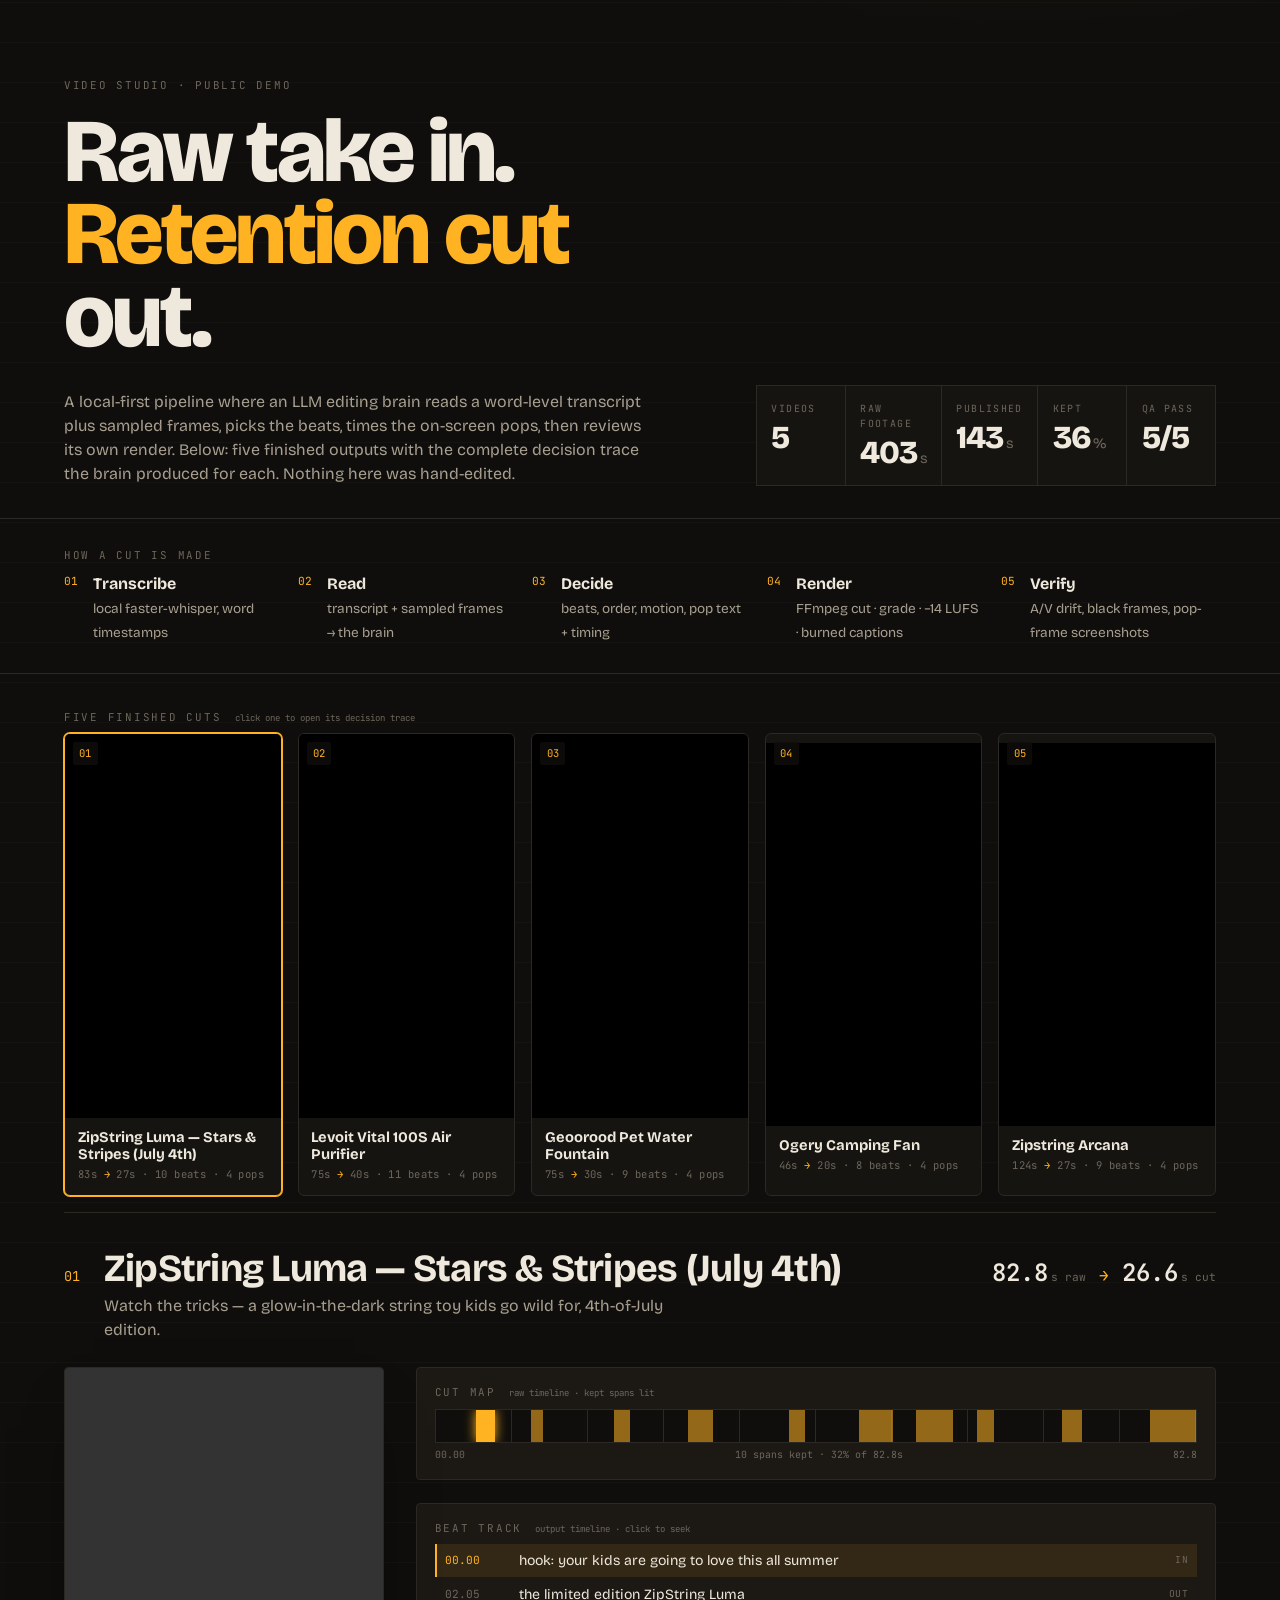
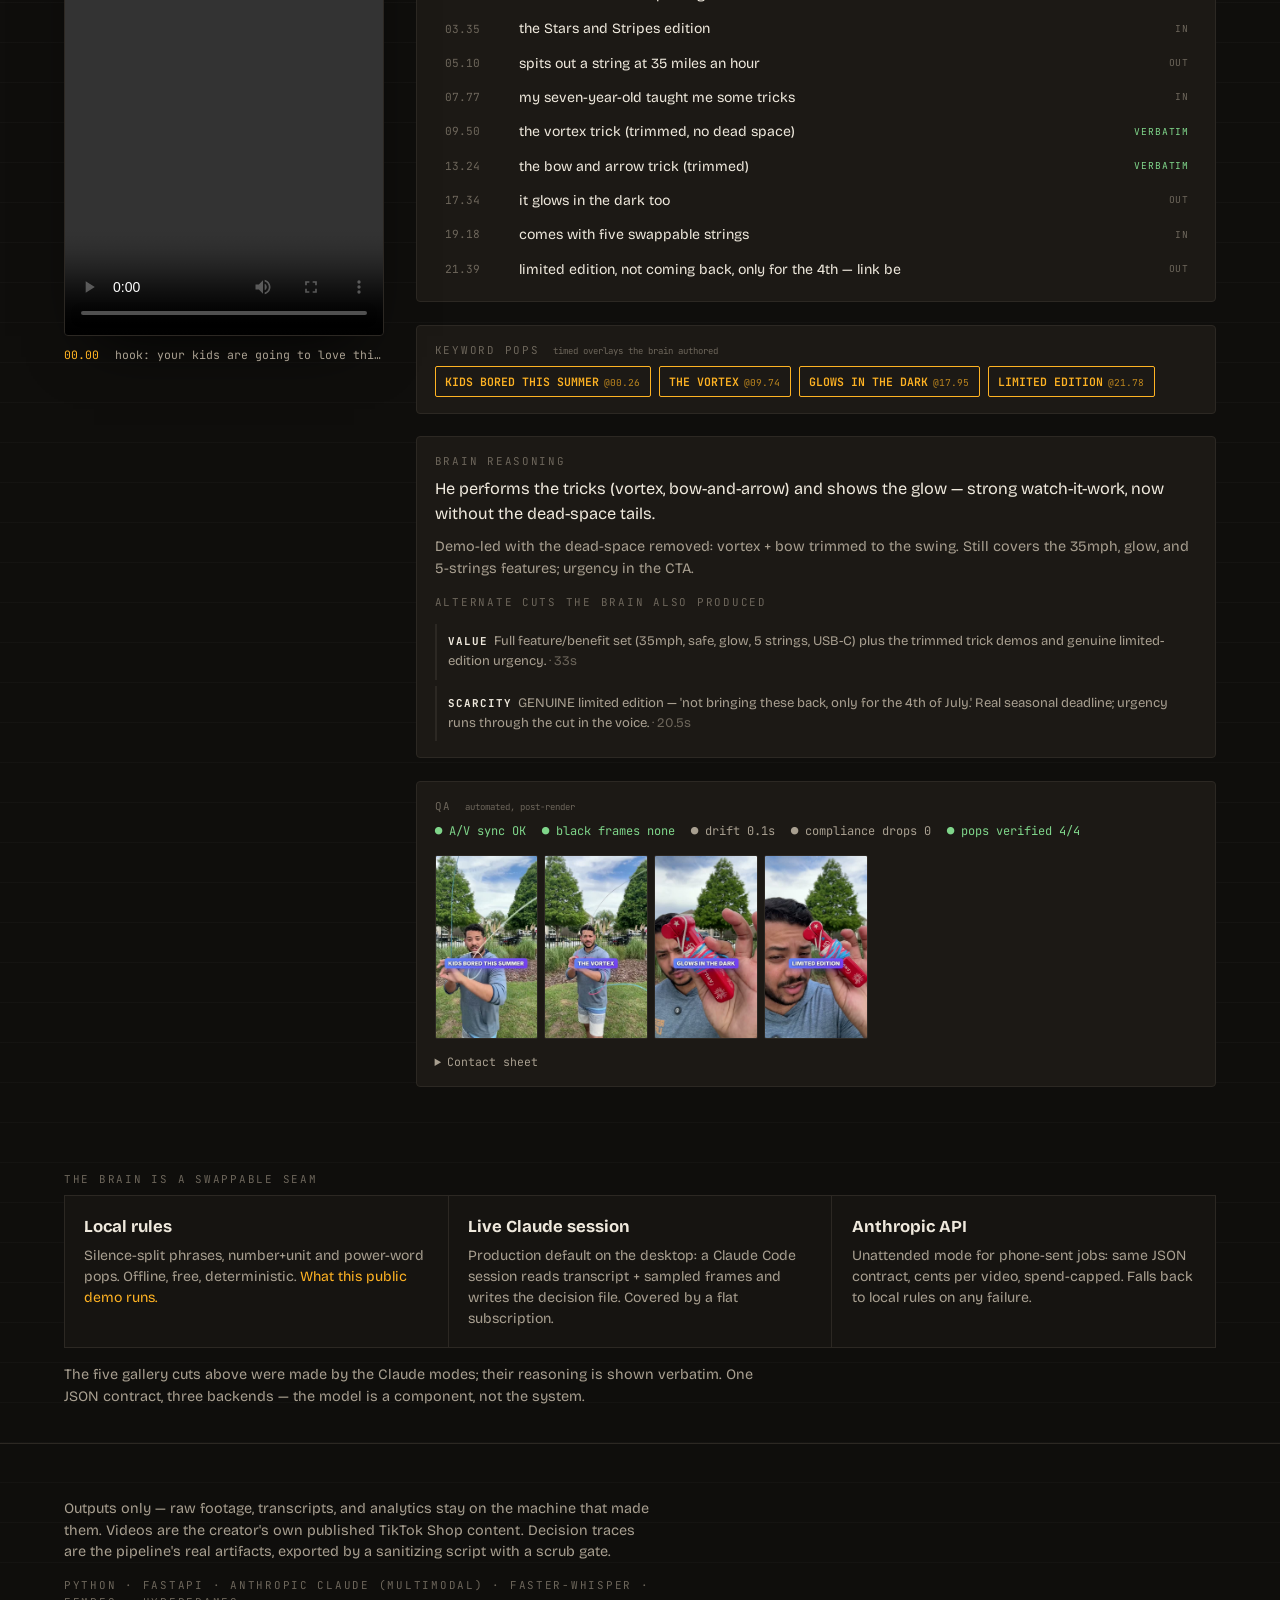
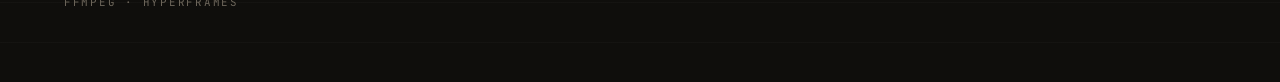
==== site/index.html @ e24f56f8 "Video Studio public demo: 5-cut gallery with decision traces + isolated try-it service (local-rules " ====
<!doctype html>
<html lang="en">
<head>
<meta charset="utf-8">
<meta name="viewport" content="width=device-width, initial-scale=1">
<meta name="referrer" content="no-referrer">
<title>Video Studio — decision traces</title>
<meta name="description" content="Five short-form videos cut by an LLM editing brain, shown with the full decision trace: beats kept, overlays placed, QA verdicts.">
<link rel="preconnect" href="https://fonts.googleapis.com">
<link href="https://fonts.googleapis.com/css2?family=Bricolage+Grotesque:opsz,wght@12..96,400;12..96,700;12..96,800&family=JetBrains+Mono:wght@400;600&display=swap" rel="stylesheet">
<link rel="stylesheet" href="style.css">
</head>
<body>

<header class="masthead">
  <div class="mast-left">
    <p class="label">Video Studio · public demo</p>
    <h1>Raw take in.<br><span class="accent">Retention cut</span> out.</h1>
    <p class="lede">A local-first pipeline where an LLM editing brain reads a word-level transcript plus sampled frames, picks the beats, times the on-screen pops, then reviews its own render. Below: five finished outputs with the complete decision trace the brain produced for each. Nothing here was hand-edited.</p>
  </div>
  <dl class="stats" id="stats">
    <div><dt>Videos</dt><dd data-stat="count">—</dd></div>
    <div><dt>Raw footage</dt><dd><span data-stat="raw">—</span><i>s</i></dd></div>
    <div><dt>Published</dt><dd><span data-stat="out">—</span><i>s</i></dd></div>
    <div><dt>Kept</dt><dd><span data-stat="kept">—</span><i>%</i></dd></div>
    <div><dt>QA pass</dt><dd data-stat="qa">—</dd></div>
  </dl>
</header>

<section class="how">
  <p class="label">How a cut is made</p>
  <ol class="flow">
    <li><b>Transcribe</b><span>local faster-whisper, word timestamps</span></li>
    <li><b>Read</b><span>transcript + sampled frames → the brain</span></li>
    <li><b>Decide</b><span>beats, order, motion, pop text + timing</span></li>
    <li><b>Render</b><span>FFmpeg cut · grade · −14 LUFS · burned captions</span></li>
    <li><b>Verify</b><span>A/V drift, black frames, pop-frame screenshots</span></li>
  </ol>
</section>

<section class="try" id="try" hidden>
  <div class="try-head">
    <p class="label">Try it live</p>
    <h2>Upload a talking take. <span class="accent">Get the cut back.</span></h2>
    <p class="try-lede">One clip, <b id="try-limits">5–60 s</b>, mp4 / mov / webm, with you speaking on camera. It runs the same stages as the five above — transcribe, decide, render, verify — and shows you the decision trace. <b>This demo's brain is the local rules engine</b> (no model call, no network); the production system swaps in a live Claude session or the Anthropic API behind the same contract. Your file is processed in memory-scale temp storage and <b>deleted <span id="try-ret">30</span> minutes</b> after it finishes. Nothing is kept, logged, or used for anything else.</p>
  </div>
  <form class="drop" id="drop">
    <input type="file" id="file" accept="video/mp4,video/quicktime,video/webm,.mp4,.mov,.webm,.m4v" hidden>
    <div class="drop-idle">
      <span class="drop-icon">▲</span>
      <span>Drop a clip here or <u>choose a file</u></span>
      <small>≤ <span id="try-mb">80</span> MB · vertical works best · brain: <span id="try-brain">—</span></small>
    </div>
    <div class="drop-busy" hidden>
      <ol class="stages">
        <li data-stage="queued">Queued</li>
        <li data-stage="normalizing">Normalize</li>
        <li data-stage="transcribing">Transcribe</li>
        <li data-stage="deciding">Decide</li>
        <li data-stage="rendering">Render</li>
        <li data-stage="verifying">Verify</li>
      </ol>
      <p class="busy-note" id="busy-note">Uploading…</p>
    </div>
    <p class="drop-err" id="drop-err" hidden></p>
  </form>
  <div id="try-result"></div>
</section>

<main class="gallery">
  <p class="label">Five finished cuts <small>click one to open its decision trace</small></p>
  <div class="grid" id="grid"></div>
  <div id="bays"></div>
</main>

<template id="bay-tpl">
  <article class="bay">
    <header class="bay-head">
      <span class="index"></span>
      <div>
        <h2 class="title"></h2>
        <p class="theme"></p>
      </div>
      <div class="bay-nums">
        <span class="num"><b class="raw"></b><i>s raw</i></span>
        <span class="arrow">→</span>
        <span class="num"><b class="out"></b><i>s cut</i></span>
      </div>
    </header>

    <div class="bay-body">
      <div class="player">
        <video playsinline preload="metadata" controls></video>
        <div class="tc"><span class="cur">00.00</span><span class="beat-now"></span></div>
      </div>

      <div class="trace">
        <section class="panel">
          <p class="label">Cut map <small>raw timeline · kept spans lit</small></p>
          <div class="cutmap"></div>
        </section>

        <section class="panel">
          <p class="label">Beat track <small>output timeline · click to seek</small></p>
          <ol class="beats"></ol>
        </section>

        <section class="panel">
          <p class="label">Keyword pops <small>timed overlays the brain authored</small></p>
          <div class="pops"></div>
        </section>

        <section class="panel reasoning">
          <p class="label">Brain reasoning</p>
          <p class="reason"></p>
          <p class="notes"></p>
          <div class="variants"></div>
        </section>

        <section class="panel">
          <p class="label">QA <small>automated, post-render</small></p>
          <ul class="qa"></ul>
          <div class="frames"></div>
          <details class="sheet">
            <summary>Contact sheet</summary>
            <img loading="lazy" alt="QA contact sheet of the finished cut">
          </details>
        </section>
      </div>
    </div>
  </article>
</template>

<section class="brains">
  <p class="label">The brain is a swappable seam</p>
  <div class="brain-grid">
    <div><b>Local rules</b><span>Silence-split phrases, number+unit and power-word pops. Offline, free, deterministic. <em>What this public demo runs.</em></span></div>
    <div><b>Live Claude session</b><span>Production default on the desktop: a Claude Code session reads transcript + sampled frames and writes the decision file. Covered by a flat subscription.</span></div>
    <div><b>Anthropic API</b><span>Unattended mode for phone-sent jobs: same JSON contract, cents per video, spend-capped. Falls back to local rules on any failure.</span></div>
  </div>
  <p class="brain-note">The five gallery cuts above were made by the Claude modes; their reasoning is shown verbatim. One JSON contract, three backends — the model is a component, not the system.</p>
</section>

<footer class="foot">
  <p>Outputs only — raw footage, transcripts, and analytics stay on the machine that made them. Videos are the creator's own published TikTok Shop content. Decision traces are the pipeline's real artifacts, exported by a sanitizing script with a scrub gate.</p>
  <p class="label">Python · FastAPI · Anthropic Claude (multimodal) · faster-whisper · FFmpeg · HyperFrames</p>
</footer>

<script src="app.js"></script>
</body>
</html>
---- site/style.css ----
:root {
  --bg: #0f0e0c;
  --bg-2: #161411;
  --panel: #1c1915;
  --line: #2c2823;
  --ink: #efe9dd;
  --ink-2: #a89f90;
  --ink-3: #6d665b;
  --accent: #ffb323;
  --accent-2: #ff6b2c;
  --ok: #7fd58a;
  --bad: #ff5c5c;
  --display: "Bricolage Grotesque", "Helvetica Neue", sans-serif;
  --mono: "JetBrains Mono", ui-monospace, Menlo, monospace;
}

* { box-sizing: border-box; }
[hidden] { display: none !important; }
html { scroll-behavior: smooth; }
body {
  margin: 0;
  background: var(--bg);
  color: var(--ink);
  font-family: var(--display);
  font-size: 16px;
  line-height: 1.5;
  -webkit-font-smoothing: antialiased;
  background-image:
    radial-gradient(1200px 600px at 80% -10%, rgba(255,179,35,.08), transparent 60%),
    repeating-linear-gradient(0deg, transparent 0 39px, rgba(255,255,255,.025) 39px 40px);
}
a { color: inherit; }
.label {
  font-family: var(--mono);
  font-size: .68rem;
  letter-spacing: .16em;
  text-transform: uppercase;
  color: var(--ink-3);
  margin: 0 0 .5rem;
}
.label small { text-transform: none; letter-spacing: 0; color: var(--ink-3); margin-left: .5em; }
.accent { color: var(--accent); }

/* masthead */
.masthead {
  display: grid;
  grid-template-columns: minmax(0, 1.4fr) minmax(0, 1fr);
  gap: 3rem;
  padding: clamp(2rem, 6vw, 5rem) clamp(1.2rem, 5vw, 4rem) 2rem;
  border-bottom: 1px solid var(--line);
  align-items: end;
}
.masthead h1 {
  font-size: clamp(2.6rem, 7vw, 6rem);
  line-height: .92;
  font-weight: 800;
  letter-spacing: -.03em;
  margin: .2em 0 .35em;
  animation: rise .7s cubic-bezier(.2,.8,.2,1) both;
}
.lede { color: var(--ink-2); max-width: 58ch; margin: 0; animation: rise .7s .12s cubic-bezier(.2,.8,.2,1) both; }
.stats {
  display: grid;
  grid-template-columns: repeat(5, 1fr);
  gap: 1px;
  background: var(--line);
  border: 1px solid var(--line);
  margin: 0;
  animation: rise .7s .24s cubic-bezier(.2,.8,.2,1) both;
}
.stats div { background: var(--bg-2); padding: 1rem .9rem; }
.stats dt { font-family: var(--mono); font-size: .62rem; letter-spacing: .14em; text-transform: uppercase; color: var(--ink-3); }
.stats dd { margin: .3rem 0 0; font-size: 2rem; font-weight: 800; letter-spacing: -.03em; line-height: 1; }
.stats dd i { font-style: normal; font-size: .9rem; color: var(--ink-3); margin-left: .15em; font-weight: 400; }

/* how */
.how { padding: 1.8rem clamp(1.2rem, 5vw, 4rem); border-bottom: 1px solid var(--line); }
.flow {
  list-style: none; margin: 0; padding: 0;
  display: grid; grid-template-columns: repeat(auto-fit, minmax(150px, 1fr)); gap: 1.2rem;
  counter-reset: step;
}
.flow li { position: relative; padding-left: 1.8rem; }
.flow li::before {
  counter-increment: step; content: counter(step, decimal-leading-zero);
  position: absolute; left: 0; top: .1rem;
  font-family: var(--mono); font-size: .7rem; color: var(--accent);
}
.flow b { display: block; font-weight: 700; }
.flow span { color: var(--ink-2); font-size: .85rem; }

/* bays */
#bays { display: flex; flex-direction: column; }
.bay { border-bottom: 1px solid var(--line); padding: 2.2rem clamp(1.2rem, 5vw, 4rem) 3rem; }
.bay-head {
  display: grid; grid-template-columns: auto 1fr auto; gap: 1.5rem; align-items: baseline;
  margin-bottom: 1.6rem;
}
.bay-head .index { font-family: var(--mono); color: var(--accent); font-size: .85rem; }
.bay-head h2 { margin: 0; font-size: clamp(1.5rem, 3vw, 2.4rem); font-weight: 700; letter-spacing: -.02em; line-height: 1.05; }
.bay-head .theme { margin: .3rem 0 0; color: var(--ink-2); max-width: 60ch; }
.bay-nums { display: flex; gap: .8rem; align-items: baseline; font-family: var(--mono); white-space: nowrap; }
.bay-nums .num b { font-size: 1.5rem; font-weight: 600; }
.bay-nums .num i { font-style: normal; color: var(--ink-3); font-size: .7rem; margin-left: .3em; }
.bay-nums .arrow { color: var(--accent); }

.bay-body { display: grid; grid-template-columns: minmax(240px, 320px) 1fr; gap: 2rem; align-items: start; }
.player { position: sticky; top: 1rem; }
.player video {
  width: 100%; aspect-ratio: 9/16; background: #000; display: block;
  border: 1px solid var(--line); border-radius: 4px;
  box-shadow: 0 30px 60px -30px rgba(0,0,0,.9);
}
.tc {
  display: flex; justify-content: space-between; gap: 1rem;
  font-family: var(--mono); font-size: .72rem; color: var(--ink-2); margin-top: .6rem;
}
.tc .cur { color: var(--accent); }
.tc .beat-now { color: var(--ink-2); text-align: right; overflow: hidden; text-overflow: ellipsis; white-space: nowrap; }

.trace { display: flex; flex-direction: column; gap: 1.4rem; min-width: 0; }
.panel { background: var(--panel); border: 1px solid var(--line); padding: 1rem 1.1rem; border-radius: 4px; }

/* cut map */
.cutmap { position: relative; height: 34px; background: var(--bg); border: 1px solid var(--line); overflow: hidden; }
.cutmap .keep {
  position: absolute; top: 0; bottom: 0; background: var(--accent); opacity: .55;
  transition: opacity .2s;
}
.cutmap .keep.live { opacity: 1; box-shadow: 0 0 12px var(--accent); }
.cutmap .ticks { position: absolute; inset: 0; pointer-events: none;
  background: repeating-linear-gradient(90deg, transparent 0 calc(10% - 1px), var(--line) calc(10% - 1px) 10%); }
.cutmap-legend { display: flex; justify-content: space-between; font-family: var(--mono); font-size: .62rem; color: var(--ink-3); margin-top: .35rem; }

/* beats */
.beats { list-style: none; margin: 0; padding: 0; display: flex; flex-direction: column; gap: 2px; }
.beats li {
  display: grid; grid-template-columns: 62px 1fr auto; gap: .8rem; align-items: center;
  padding: .35rem .5rem; cursor: pointer; border-left: 2px solid transparent;
  font-size: .88rem; transition: background .15s, border-color .15s;
}
.beats li:hover { background: rgba(255,255,255,.03); }
.beats li.live { background: rgba(255,179,35,.1); border-left-color: var(--accent); }
.beats li .t { font-family: var(--mono); font-size: .7rem; color: var(--ink-3); }
.beats li.live .t { color: var(--accent); }
.beats li .tag { font-family: var(--mono); font-size: .6rem; letter-spacing: .1em; text-transform: uppercase; color: var(--ink-3); }
.beats li .tag.verbatim { color: var(--ok); }

/* pops */
.pops { display: flex; flex-wrap: wrap; gap: .5rem; }
.pop {
  font-family: var(--mono); font-size: .72rem; font-weight: 600;
  padding: .35rem .6rem; border: 1px solid var(--accent); color: var(--accent);
  border-radius: 2px; cursor: pointer; transition: background .15s, color .15s;
}
.pop small { font-weight: 400; opacity: .7; margin-left: .5em; }
.pop.live, .pop:hover { background: var(--accent); color: #1a1204; }

/* reasoning */
.reasoning .reason { margin: 0 0 .6rem; font-size: 1.02rem; }
.reasoning .notes { margin: 0; color: var(--ink-2); font-size: .9rem; }
.variants { margin-top: .9rem; display: grid; gap: .4rem; }
.variants div { font-size: .82rem; color: var(--ink-2); padding: .5rem .7rem; border-left: 2px solid var(--line); }
.variants b { color: var(--ink); font-family: var(--mono); font-size: .68rem; letter-spacing: .1em; text-transform: uppercase; margin-right: .5em; }

/* qa */
.qa { list-style: none; margin: 0 0 .9rem; padding: 0; display: flex; flex-wrap: wrap; gap: 1rem; font-family: var(--mono); font-size: .75rem; }
.qa li::before { content: "● "; }
.qa li.ok { color: var(--ok); }
.qa li.bad { color: var(--bad); }
.qa li.neutral { color: var(--ink-2); }
.frames { display: grid; grid-template-columns: repeat(auto-fill, minmax(90px, 1fr)); gap: .4rem; }
.frames img { width: 100%; aspect-ratio: 9/16; object-fit: cover; border: 1px solid var(--line); border-radius: 2px; }
.sheet { margin-top: .9rem; }
.sheet summary { cursor: pointer; font-family: var(--mono); font-size: .72rem; color: var(--ink-2); }
.sheet img { width: 100%; margin-top: .6rem; border: 1px solid var(--line); }

.foot { padding: 2.5rem clamp(1.2rem, 5vw, 4rem) 4rem; color: var(--ink-2); max-width: 80ch; font-size: .9rem; }

@keyframes rise { from { opacity: 0; transform: translateY(14px); } to { opacity: 1; transform: none; } }
.bay { animation: rise .6s cubic-bezier(.2,.8,.2,1) both; }

@media (max-width: 820px) {
  .masthead { grid-template-columns: 1fr; }
  .bay-head { grid-template-columns: auto 1fr; }
  .bay-nums { grid-column: 2; }
  .bay-body { grid-template-columns: 1fr; }
  .player { position: static; max-width: 320px; }
  .stats { grid-template-columns: repeat(3, 1fr); }
}

/* try it */
.try { padding: 2.2rem clamp(1.2rem, 5vw, 4rem) 2.6rem; border-bottom: 1px solid var(--line);
  background: linear-gradient(180deg, rgba(255,179,35,.05), transparent 70%); }
.try-head h2 { font-size: clamp(1.7rem, 3.6vw, 2.8rem); font-weight: 800; letter-spacing: -.03em; line-height: 1; margin: .1em 0 .5em; }
.try-lede { color: var(--ink-2); max-width: 70ch; margin: 0 0 1.4rem; }
.try-lede b { color: var(--ink); font-weight: 700; }
.drop {
  position: relative; border: 1px dashed var(--accent); border-radius: 6px; padding: 2.2rem 1.5rem;
  text-align: center; cursor: pointer; transition: background .15s, border-color .15s; max-width: 860px;
}
.drop:hover, .drop.over { background: rgba(255,179,35,.07); border-style: solid; }
.drop.busy { cursor: default; border-style: solid; }
.drop-idle { display: flex; flex-direction: column; gap: .4rem; align-items: center; }
.drop-icon { font-size: 1.4rem; color: var(--accent); transform: translateY(-2px); }
.drop-idle small { font-family: var(--mono); font-size: .68rem; color: var(--ink-3); letter-spacing: .06em; }
.stages { list-style: none; margin: 0 0 .8rem; padding: 0; display: flex; flex-wrap: wrap; justify-content: center; gap: .4rem; }
.stages li { font-family: var(--mono); font-size: .68rem; letter-spacing: .1em; text-transform: uppercase;
  padding: .35rem .7rem; border: 1px solid var(--line); color: var(--ink-3); border-radius: 2px; }
.stages li.done { color: var(--ok); border-color: var(--ok); }
.stages li.live { color: var(--accent); border-color: var(--accent); animation: pulse 1.2s ease-in-out infinite; }
@keyframes pulse { 50% { background: rgba(255,179,35,.15); } }
.busy-note { margin: 0; color: var(--ink-2); font-size: .9rem; }
.drop-err { margin: 1rem 0 0; color: var(--bad); font-family: var(--mono); font-size: .8rem; }
#try-result .bay { padding-left: 0; padding-right: 0; border-bottom: 0; margin-top: 1.6rem; }
#try-result .bay-head .index { color: var(--ok); }
.expiry { font-family: var(--mono); font-size: .7rem; color: var(--ink-3); margin: .6rem 0 0; }

/* brains */
.brains { padding: 2.2rem clamp(1.2rem, 5vw, 4rem); border-bottom: 1px solid var(--line); }
.brain-grid { display: grid; grid-template-columns: repeat(auto-fit, minmax(240px, 1fr)); gap: 1px; background: var(--line); border: 1px solid var(--line); }
.brain-grid div { background: var(--bg-2); padding: 1.1rem 1.2rem; display: flex; flex-direction: column; gap: .4rem; }
.brain-grid b { font-weight: 700; font-size: 1.05rem; }
.brain-grid span { color: var(--ink-2); font-size: .88rem; }
.brain-grid em { color: var(--accent); font-style: normal; }
.brain-note { color: var(--ink-2); font-size: .9rem; max-width: 80ch; margin: 1rem 0 0; }

/* gallery grid */
.gallery { padding: 2.2rem clamp(1.2rem, 5vw, 4rem) 0; }
.grid { display: grid; grid-template-columns: repeat(auto-fill, minmax(180px, 1fr)); gap: 1rem; margin-bottom: 1rem; }
.card { position: relative; cursor: pointer; border: 1px solid var(--line); border-radius: 6px; overflow: hidden;
  background: var(--bg-2); transition: transform .2s, border-color .2s; text-align: left; padding: 0; color: inherit; font: inherit; }
.card:hover { transform: translateY(-3px); border-color: var(--accent); }
.card.open { border-color: var(--accent); box-shadow: 0 0 0 1px var(--accent); }
.card video { width: 100%; aspect-ratio: 9/16; object-fit: cover; display: block; background: #000; pointer-events: none; }
.card .meta { padding: .7rem .8rem .8rem; display: flex; flex-direction: column; gap: .25rem; }
.card .meta b { font-size: .92rem; line-height: 1.15; font-weight: 700; }
.card .meta span { font-family: var(--mono); font-size: .66rem; color: var(--ink-3); letter-spacing: .04em; }
.card .meta span i { color: var(--accent); font-style: normal; }
.card .idx { position: absolute; top: .5rem; left: .5rem; font-family: var(--mono); font-size: .66rem; color: var(--accent);
  background: rgba(15,14,12,.8); padding: .2rem .4rem; border-radius: 2px; }
.card .play { position: absolute; top: 38%; left: 50%; transform: translate(-50%,-50%); width: 44px; height: 44px; border-radius: 50%;
  background: rgba(255,179,35,.92); color: #1a1204; display: grid; place-items: center; font-size: .9rem; opacity: 0; transition: opacity .2s; }
.card:hover .play { opacity: 1; }
#bays .bay { padding-left: 0; padding-right: 0; border-top: 1px solid var(--line); border-bottom: 0; }
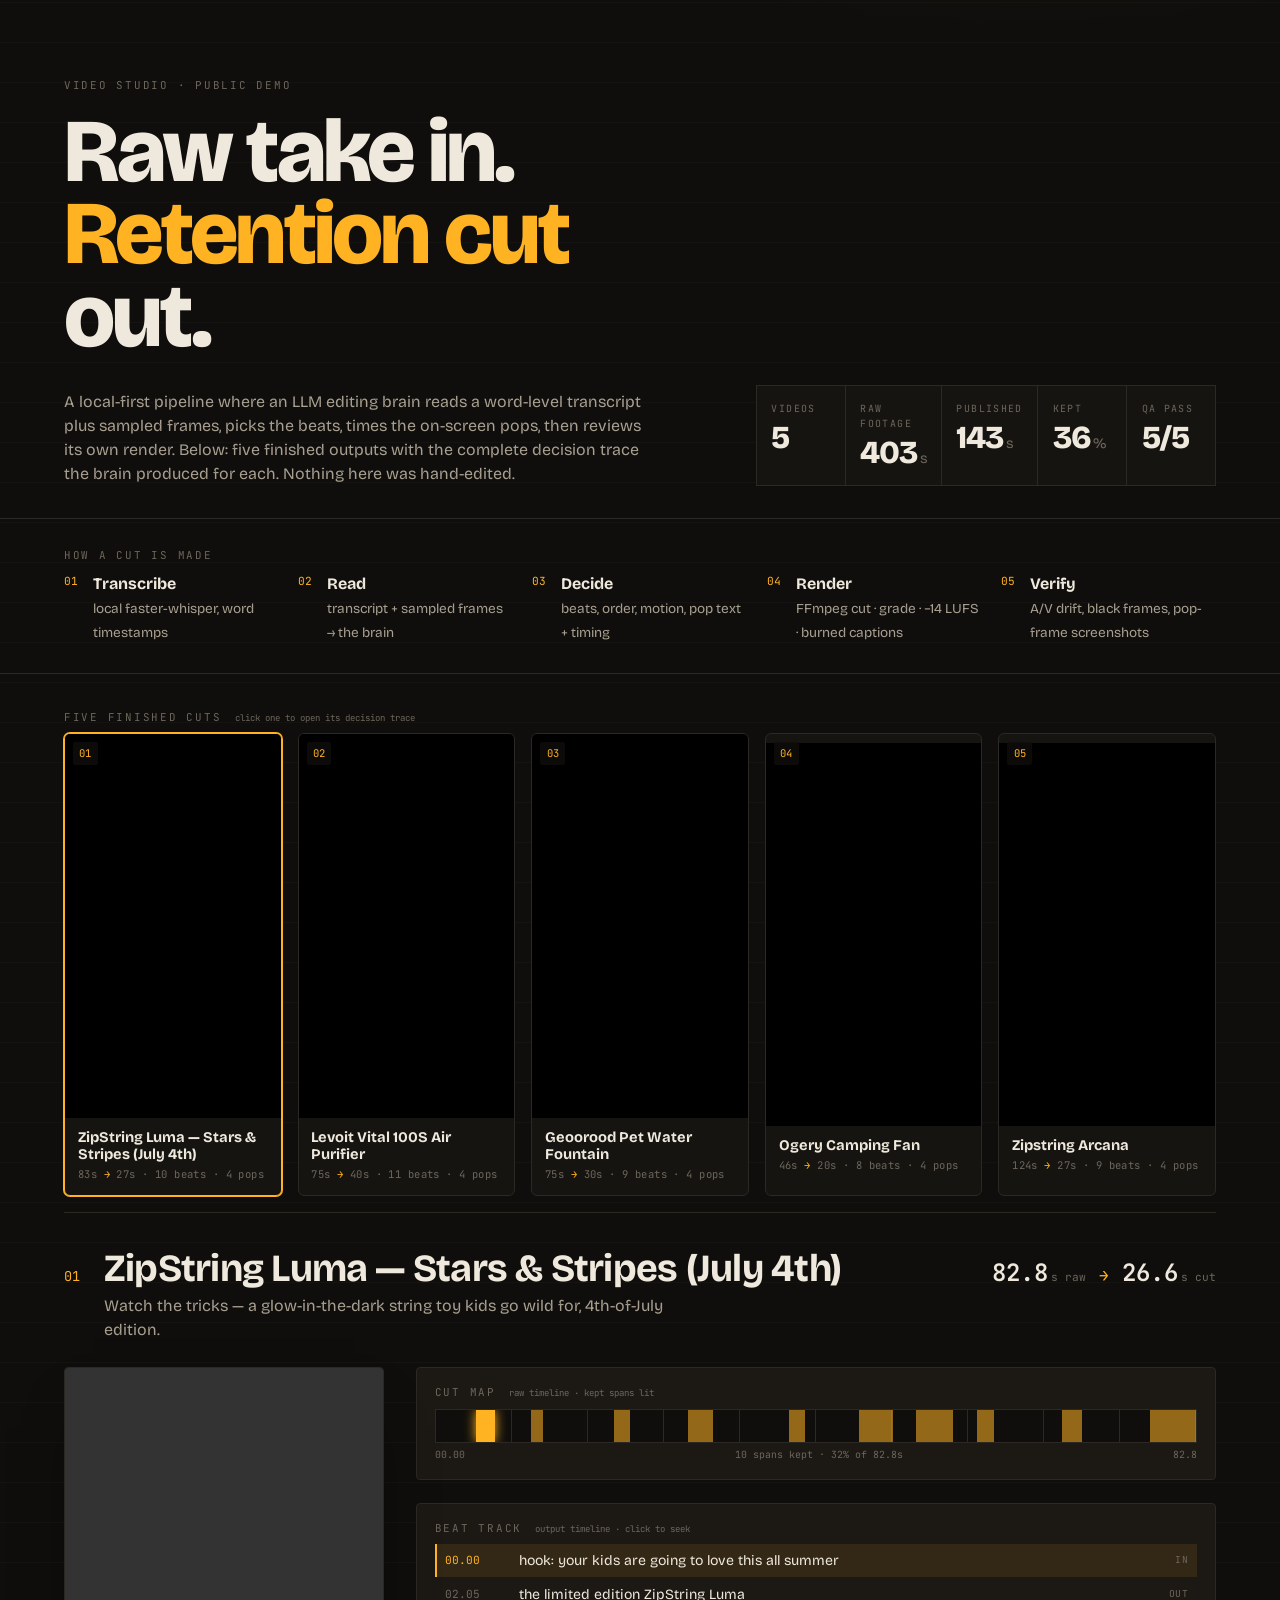
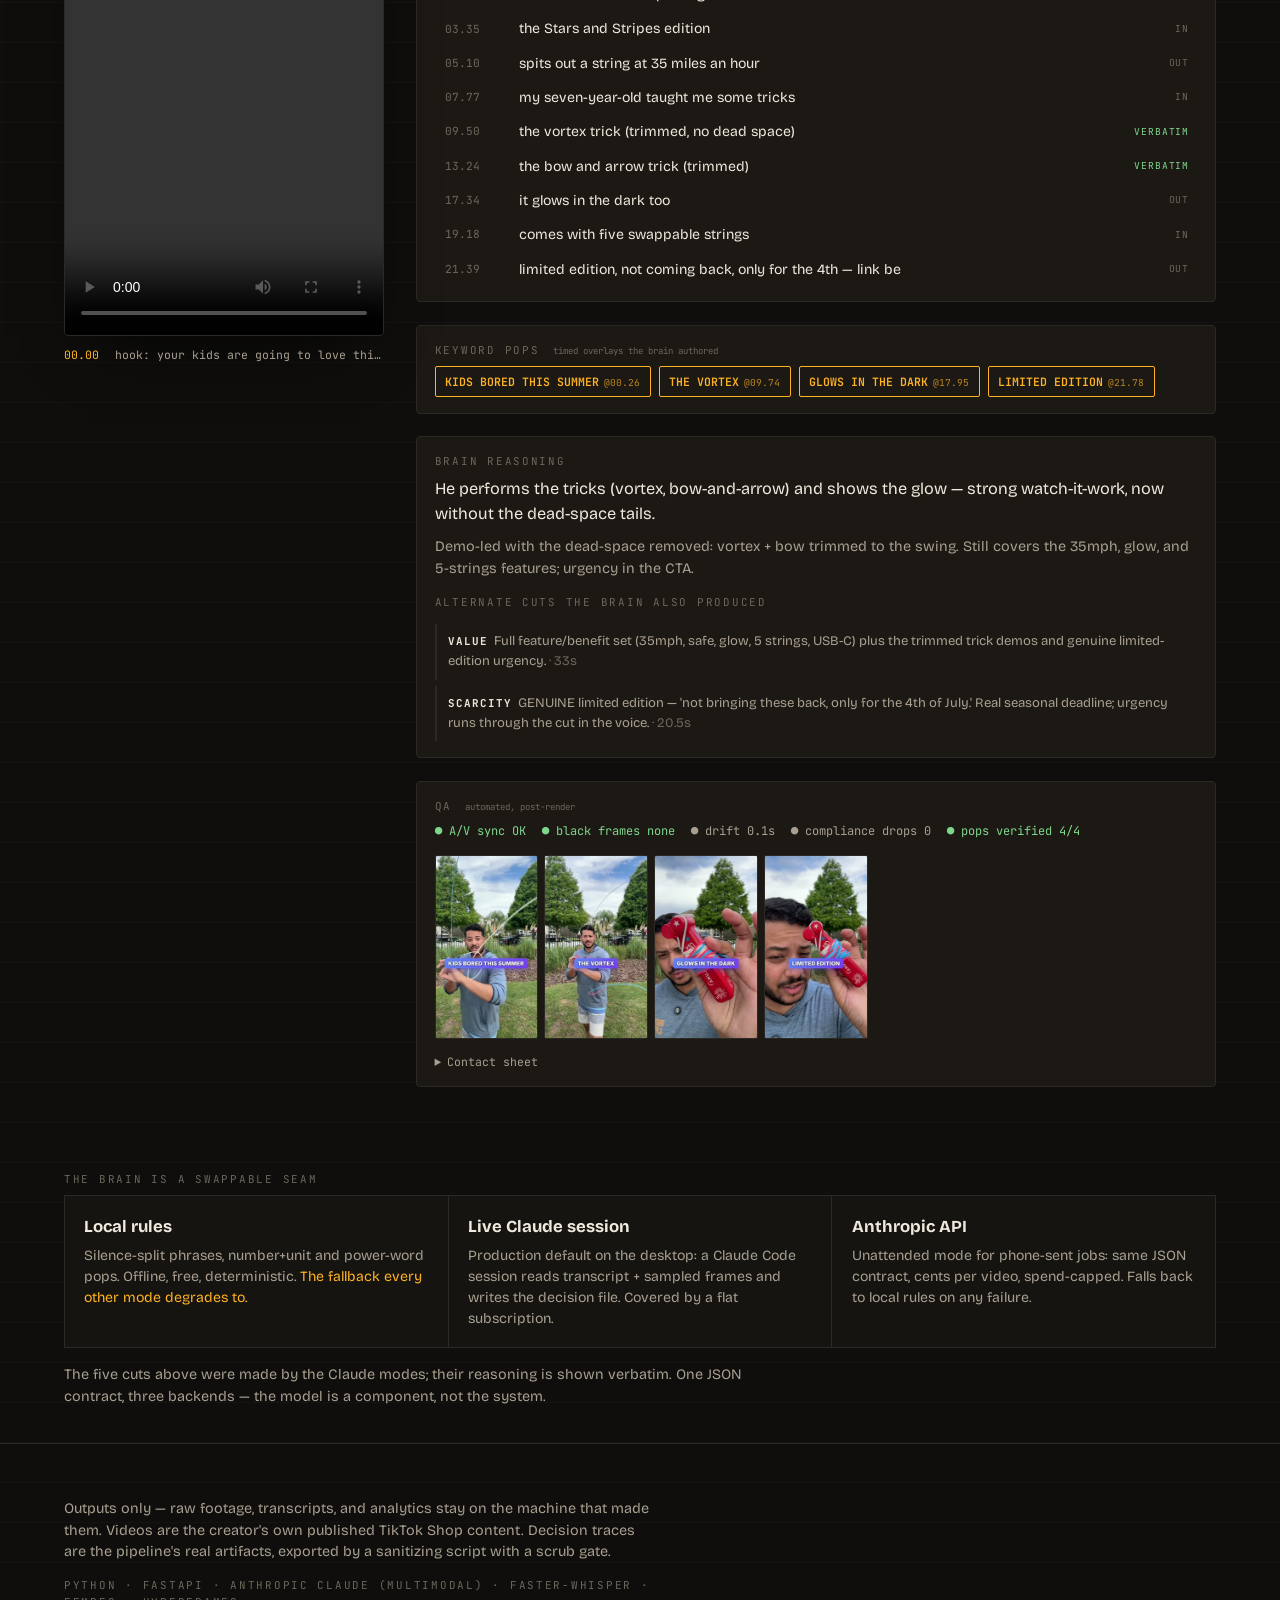
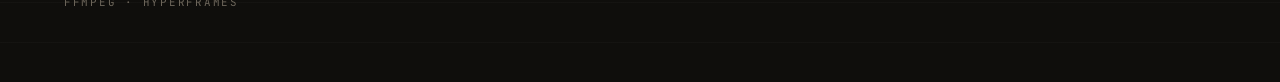
==== commit dc7437d3: "Scrap the upload path: gallery-only by decision (privacy posture over demo); service + deploy bundle" ====
--- a/site/index.html
+++ b/site/index.html
@@ -36,35 +36,6 @@
     <li><b>Render</b><span>FFmpeg cut · grade · −14 LUFS · burned captions</span></li>
     <li><b>Verify</b><span>A/V drift, black frames, pop-frame screenshots</span></li>
   </ol>
-</section>
-
-<section class="try" id="try" hidden>
-  <div class="try-head">
-    <p class="label">Try it live</p>
-    <h2>Upload a talking take. <span class="accent">Get the cut back.</span></h2>
-    <p class="try-lede">One clip, <b id="try-limits">5–60 s</b>, mp4 / mov / webm, with you speaking on camera. It runs the same stages as the five above — transcribe, decide, render, verify — and shows you the decision trace. <b>This demo's brain is the local rules engine</b> (no model call, no network); the production system swaps in a live Claude session or the Anthropic API behind the same contract. Your file is processed in memory-scale temp storage and <b>deleted <span id="try-ret">30</span> minutes</b> after it finishes. Nothing is kept, logged, or used for anything else.</p>
-  </div>
-  <form class="drop" id="drop">
-    <input type="file" id="file" accept="video/mp4,video/quicktime,video/webm,.mp4,.mov,.webm,.m4v" hidden>
-    <div class="drop-idle">
-      <span class="drop-icon">▲</span>
-      <span>Drop a clip here or <u>choose a file</u></span>
-      <small>≤ <span id="try-mb">80</span> MB · vertical works best · brain: <span id="try-brain">—</span></small>
-    </div>
-    <div class="drop-busy" hidden>
-      <ol class="stages">
-        <li data-stage="queued">Queued</li>
-        <li data-stage="normalizing">Normalize</li>
-        <li data-stage="transcribing">Transcribe</li>
-        <li data-stage="deciding">Decide</li>
-        <li data-stage="rendering">Render</li>
-        <li data-stage="verifying">Verify</li>
-      </ol>
-      <p class="busy-note" id="busy-note">Uploading…</p>
-    </div>
-    <p class="drop-err" id="drop-err" hidden></p>
-  </form>
-  <div id="try-result"></div>
 </section>
 
 <main class="gallery">
@@ -134,11 +105,11 @@
 <section class="brains">
   <p class="label">The brain is a swappable seam</p>
   <div class="brain-grid">
-    <div><b>Local rules</b><span>Silence-split phrases, number+unit and power-word pops. Offline, free, deterministic. <em>What this public demo runs.</em></span></div>
+    <div><b>Local rules</b><span>Silence-split phrases, number+unit and power-word pops. Offline, free, deterministic. <em>The fallback every other mode degrades to.</em></span></div>
     <div><b>Live Claude session</b><span>Production default on the desktop: a Claude Code session reads transcript + sampled frames and writes the decision file. Covered by a flat subscription.</span></div>
     <div><b>Anthropic API</b><span>Unattended mode for phone-sent jobs: same JSON contract, cents per video, spend-capped. Falls back to local rules on any failure.</span></div>
   </div>
-  <p class="brain-note">The five gallery cuts above were made by the Claude modes; their reasoning is shown verbatim. One JSON contract, three backends — the model is a component, not the system.</p>
+  <p class="brain-note">The five cuts above were made by the Claude modes; their reasoning is shown verbatim. One JSON contract, three backends — the model is a component, not the system.</p>
 </section>
 
 <footer class="foot">
--- a/site/style.css
+++ b/site/style.css
@@ -189,32 +189,6 @@
   .stats { grid-template-columns: repeat(3, 1fr); }
 }
 
-/* try it */
-.try { padding: 2.2rem clamp(1.2rem, 5vw, 4rem) 2.6rem; border-bottom: 1px solid var(--line);
-  background: linear-gradient(180deg, rgba(255,179,35,.05), transparent 70%); }
-.try-head h2 { font-size: clamp(1.7rem, 3.6vw, 2.8rem); font-weight: 800; letter-spacing: -.03em; line-height: 1; margin: .1em 0 .5em; }
-.try-lede { color: var(--ink-2); max-width: 70ch; margin: 0 0 1.4rem; }
-.try-lede b { color: var(--ink); font-weight: 700; }
-.drop {
-  position: relative; border: 1px dashed var(--accent); border-radius: 6px; padding: 2.2rem 1.5rem;
-  text-align: center; cursor: pointer; transition: background .15s, border-color .15s; max-width: 860px;
-}
-.drop:hover, .drop.over { background: rgba(255,179,35,.07); border-style: solid; }
-.drop.busy { cursor: default; border-style: solid; }
-.drop-idle { display: flex; flex-direction: column; gap: .4rem; align-items: center; }
-.drop-icon { font-size: 1.4rem; color: var(--accent); transform: translateY(-2px); }
-.drop-idle small { font-family: var(--mono); font-size: .68rem; color: var(--ink-3); letter-spacing: .06em; }
-.stages { list-style: none; margin: 0 0 .8rem; padding: 0; display: flex; flex-wrap: wrap; justify-content: center; gap: .4rem; }
-.stages li { font-family: var(--mono); font-size: .68rem; letter-spacing: .1em; text-transform: uppercase;
-  padding: .35rem .7rem; border: 1px solid var(--line); color: var(--ink-3); border-radius: 2px; }
-.stages li.done { color: var(--ok); border-color: var(--ok); }
-.stages li.live { color: var(--accent); border-color: var(--accent); animation: pulse 1.2s ease-in-out infinite; }
-@keyframes pulse { 50% { background: rgba(255,179,35,.15); } }
-.busy-note { margin: 0; color: var(--ink-2); font-size: .9rem; }
-.drop-err { margin: 1rem 0 0; color: var(--bad); font-family: var(--mono); font-size: .8rem; }
-#try-result .bay { padding-left: 0; padding-right: 0; border-bottom: 0; margin-top: 1.6rem; }
-#try-result .bay-head .index { color: var(--ok); }
-.expiry { font-family: var(--mono); font-size: .7rem; color: var(--ink-3); margin: .6rem 0 0; }
 
 /* brains */
 .brains { padding: 2.2rem clamp(1.2rem, 5vw, 4rem); border-bottom: 1px solid var(--line); }
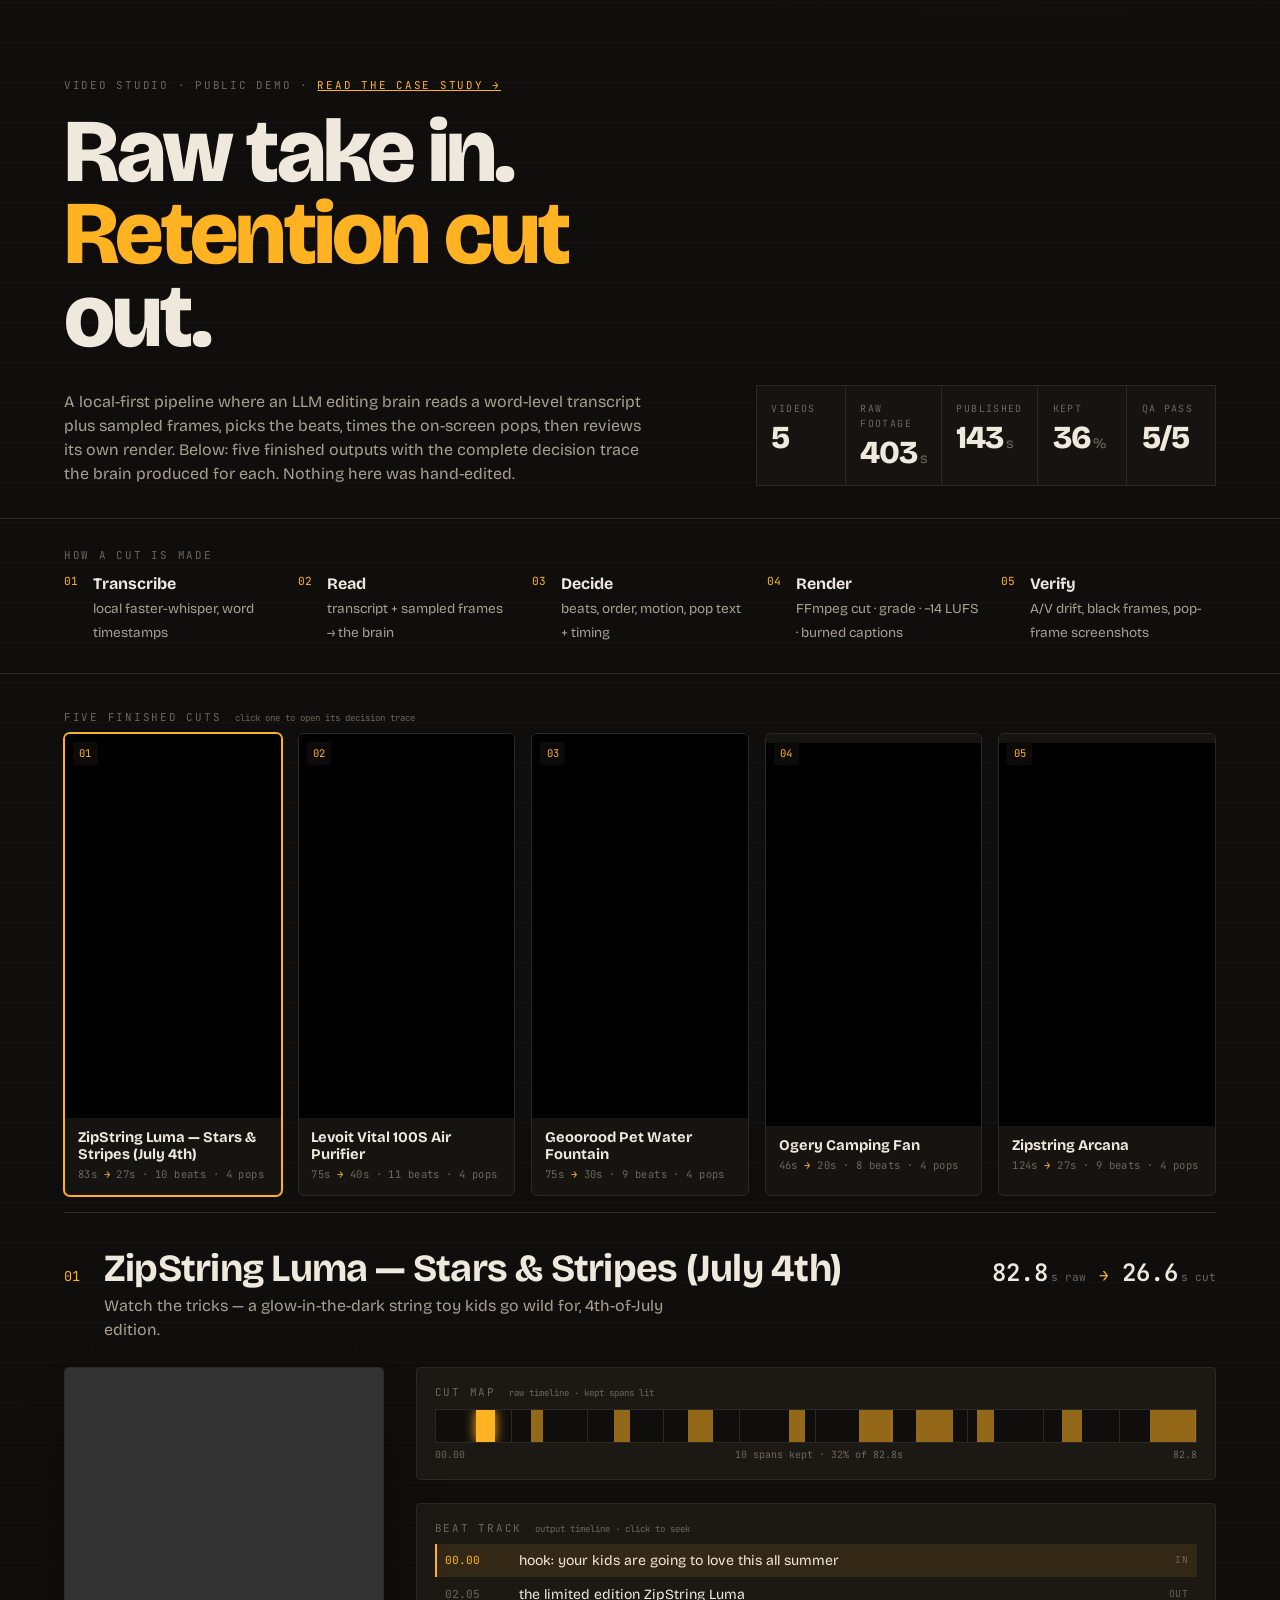
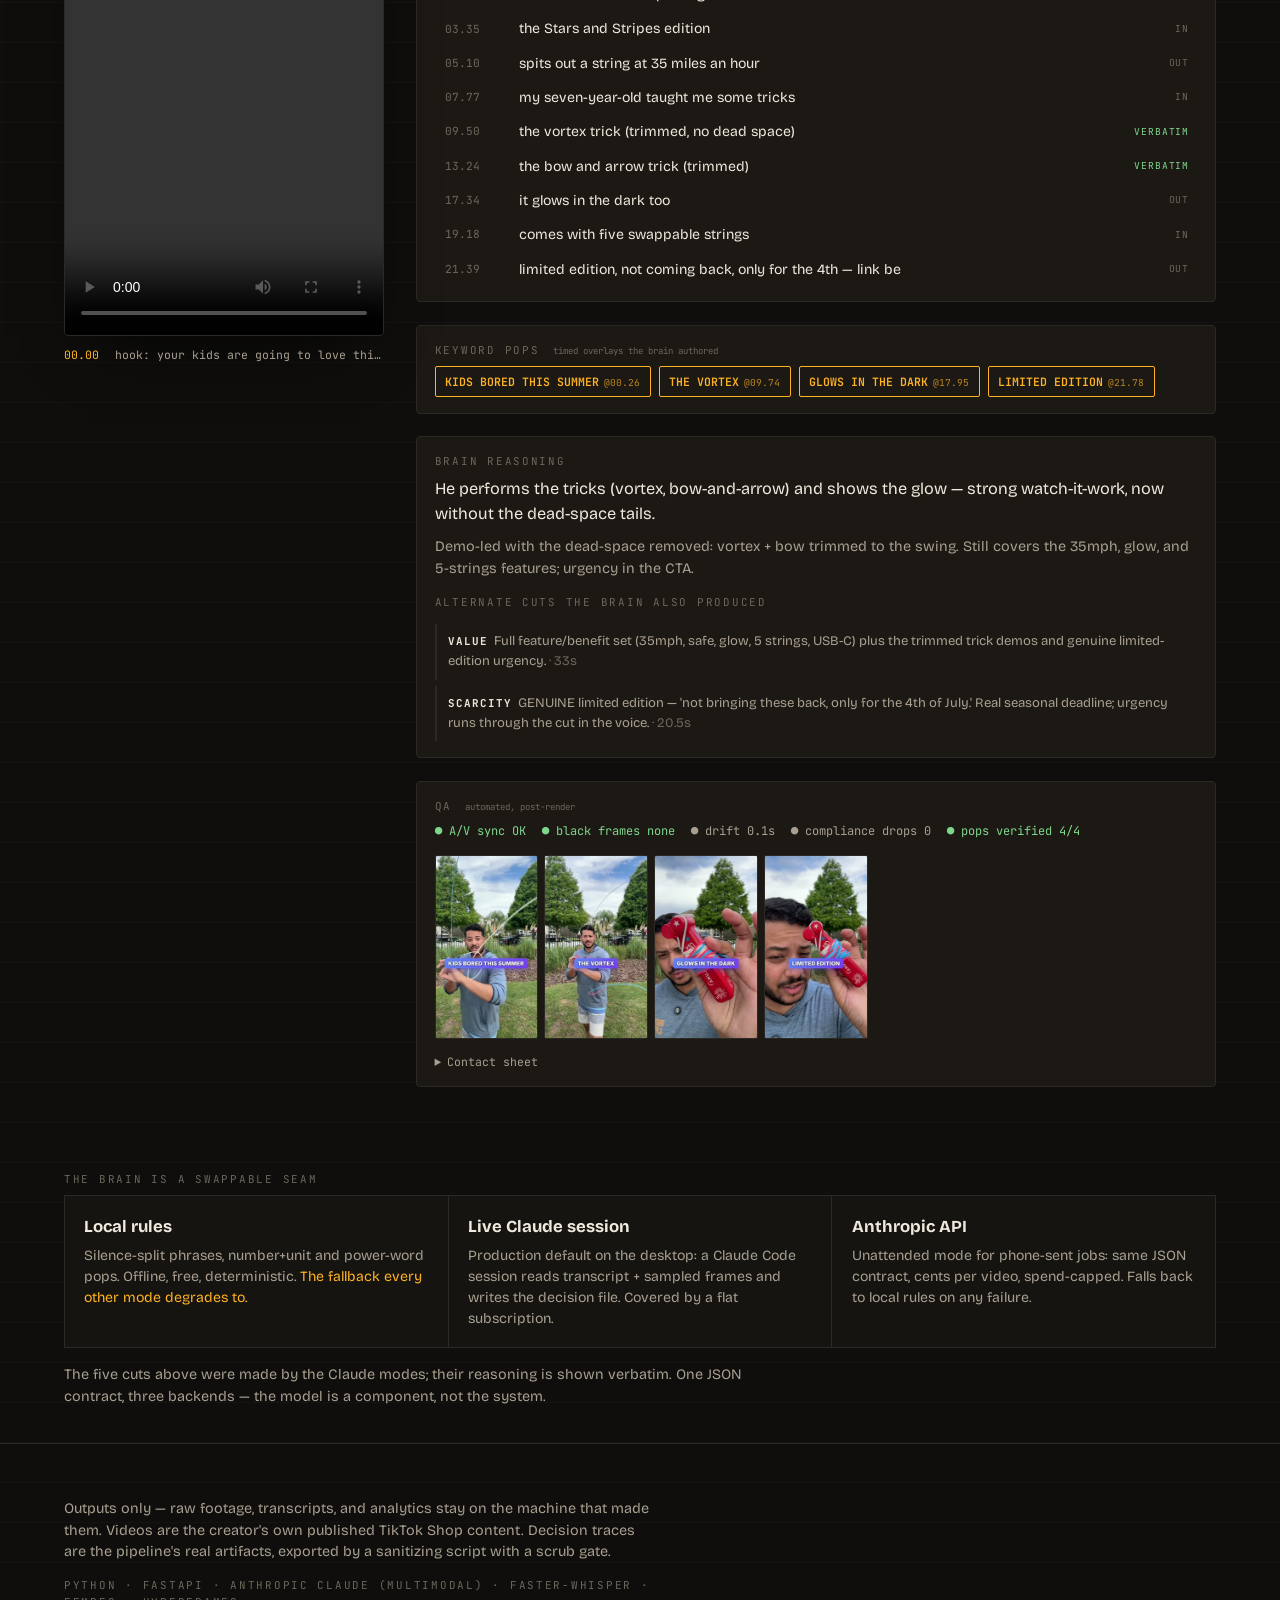
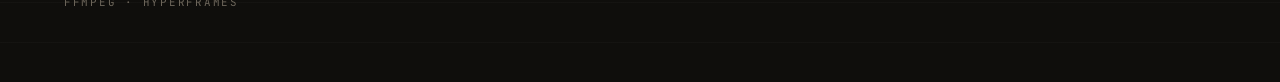
==== commit e8df0a98: "Case study lives on the demo site: CASE-STUDY.md -> case-study.html (dark theme, zero-dep renderer)," ====
--- a/site/index.html
+++ b/site/index.html
@@ -14,7 +14,7 @@
 
 <header class="masthead">
   <div class="mast-left">
-    <p class="label">Video Studio · public demo</p>
+    <p class="label">Video Studio · public demo · <a href="case-study.html" style="color:var(--accent)">read the case study →</a></p>
     <h1>Raw take in.<br><span class="accent">Retention cut</span> out.</h1>
     <p class="lede">A local-first pipeline where an LLM editing brain reads a word-level transcript plus sampled frames, picks the beats, times the on-screen pops, then reviews its own render. Below: five finished outputs with the complete decision trace the brain produced for each. Nothing here was hand-edited.</p>
   </div>
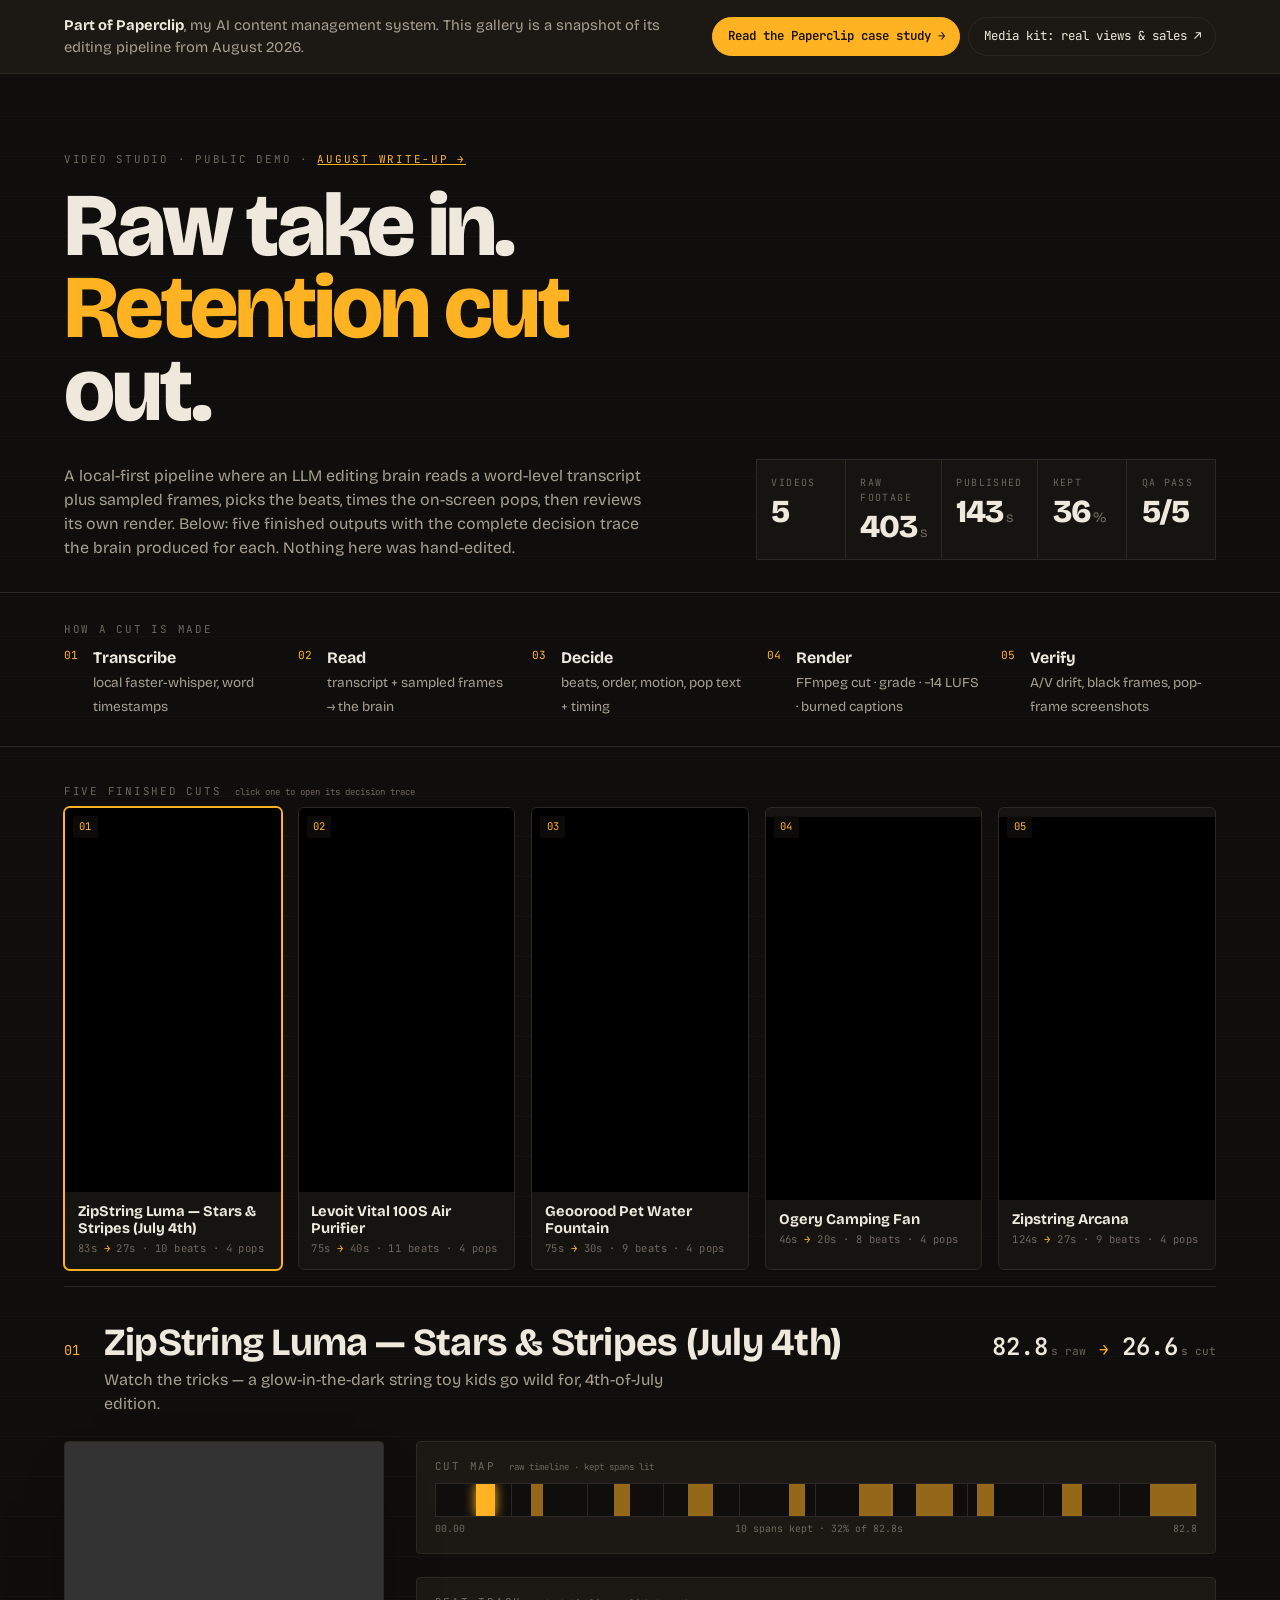
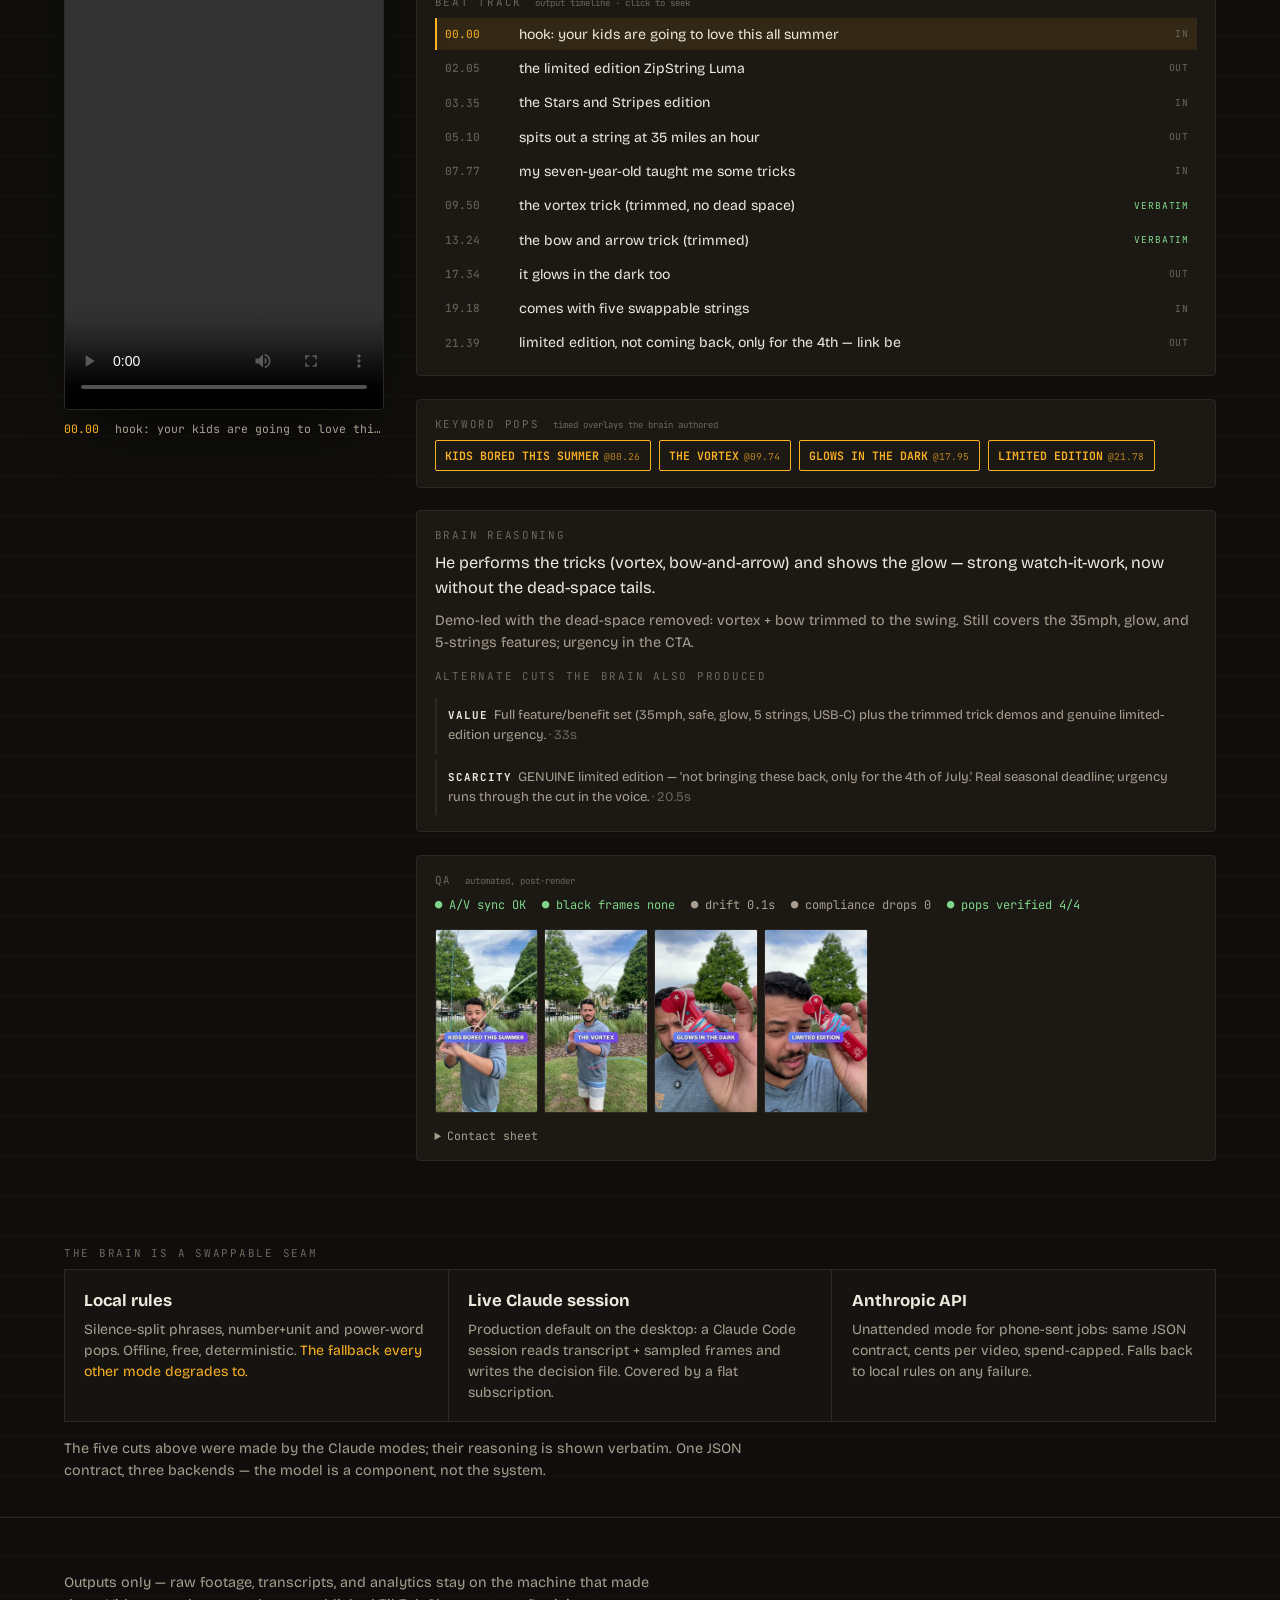
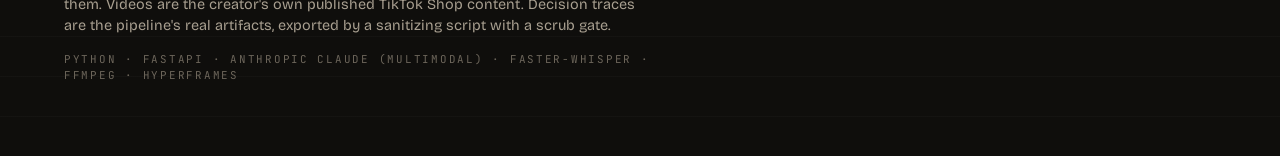
==== commit 25b5af4d: "Point recruiters to the Paperclip case study and the media kit: banner on the gallery, update note o" ====
--- a/site/index.html
+++ b/site/index.html
@@ -12,9 +12,17 @@
 </head>
 <body>
 
+<aside class="casebar">
+  <p><b>Part of Paperclip</b>, my AI content management system. This gallery is a snapshot of its editing pipeline from August 2026.</p>
+  <div class="casebar-links">
+    <a class="cb-primary" href="https://paperclip-case-study.vercel.app/">Read the Paperclip case study →</a>
+    <a href="https://erickvanderpool.vercel.app" target="_blank" rel="noopener">Media kit: real views &amp; sales ↗</a>
+  </div>
+</aside>
+
 <header class="masthead">
   <div class="mast-left">
-    <p class="label">Video Studio · public demo · <a href="case-study.html" style="color:var(--accent)">read the case study →</a></p>
+    <p class="label">Video Studio · public demo · <a href="case-study.html" style="color:var(--accent)">August write-up →</a></p>
     <h1>Raw take in.<br><span class="accent">Retention cut</span> out.</h1>
     <p class="lede">A local-first pipeline where an LLM editing brain reads a word-level transcript plus sampled frames, picks the beats, times the on-screen pops, then reviews its own render. Below: five finished outputs with the complete decision trace the brain produced for each. Nothing here was hand-edited.</p>
   </div>
--- a/site/style.css
+++ b/site/style.css
@@ -40,6 +40,25 @@
 }
 .label small { text-transform: none; letter-spacing: 0; color: var(--ink-3); margin-left: .5em; }
 .accent { color: var(--accent); }
+
+/* case study bar */
+.casebar {
+  display: flex; flex-wrap: wrap; align-items: center; justify-content: space-between;
+  gap: .7rem 1.4rem;
+  padding: .9rem clamp(1.2rem, 5vw, 4rem);
+  background: var(--panel);
+  border-bottom: 1px solid var(--line);
+}
+.casebar p { margin: 0; color: var(--ink-2); font-size: .92rem; max-width: 62ch; }
+.casebar p b { color: var(--ink); }
+.casebar-links { display: flex; flex-wrap: wrap; gap: .5rem; }
+.casebar a {
+  font-family: var(--mono); font-size: .78rem; white-space: nowrap; text-decoration: none;
+  padding: .55rem .9rem; border: 1px solid var(--line); border-radius: 999px; color: var(--ink);
+}
+.casebar a:hover, .casebar a:focus-visible { border-color: var(--accent); outline: none; }
+.casebar a.cb-primary { background: var(--accent); border-color: var(--accent); color: #1a1408; font-weight: 600; }
+.casebar a.cb-primary:hover, .casebar a.cb-primary:focus-visible { background: var(--accent-2); border-color: var(--accent-2); }
 
 /* masthead */
 .masthead {
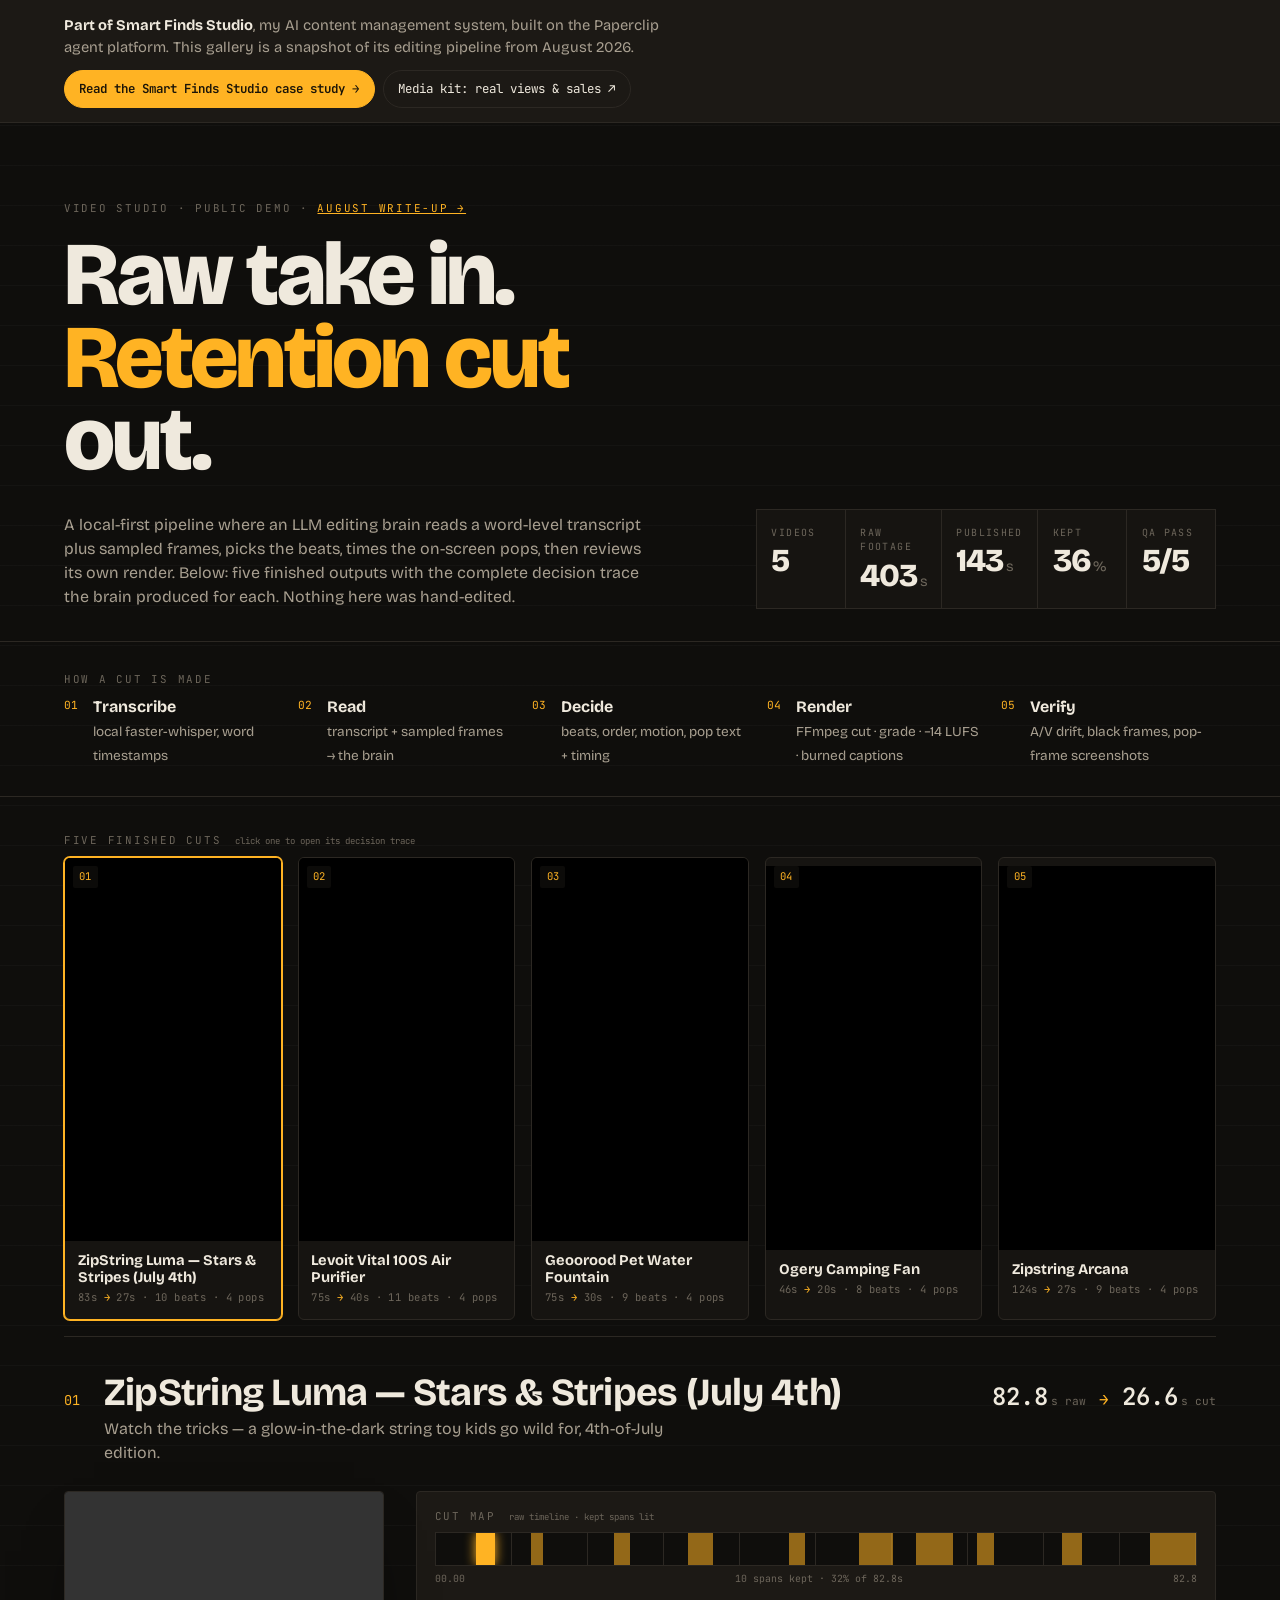
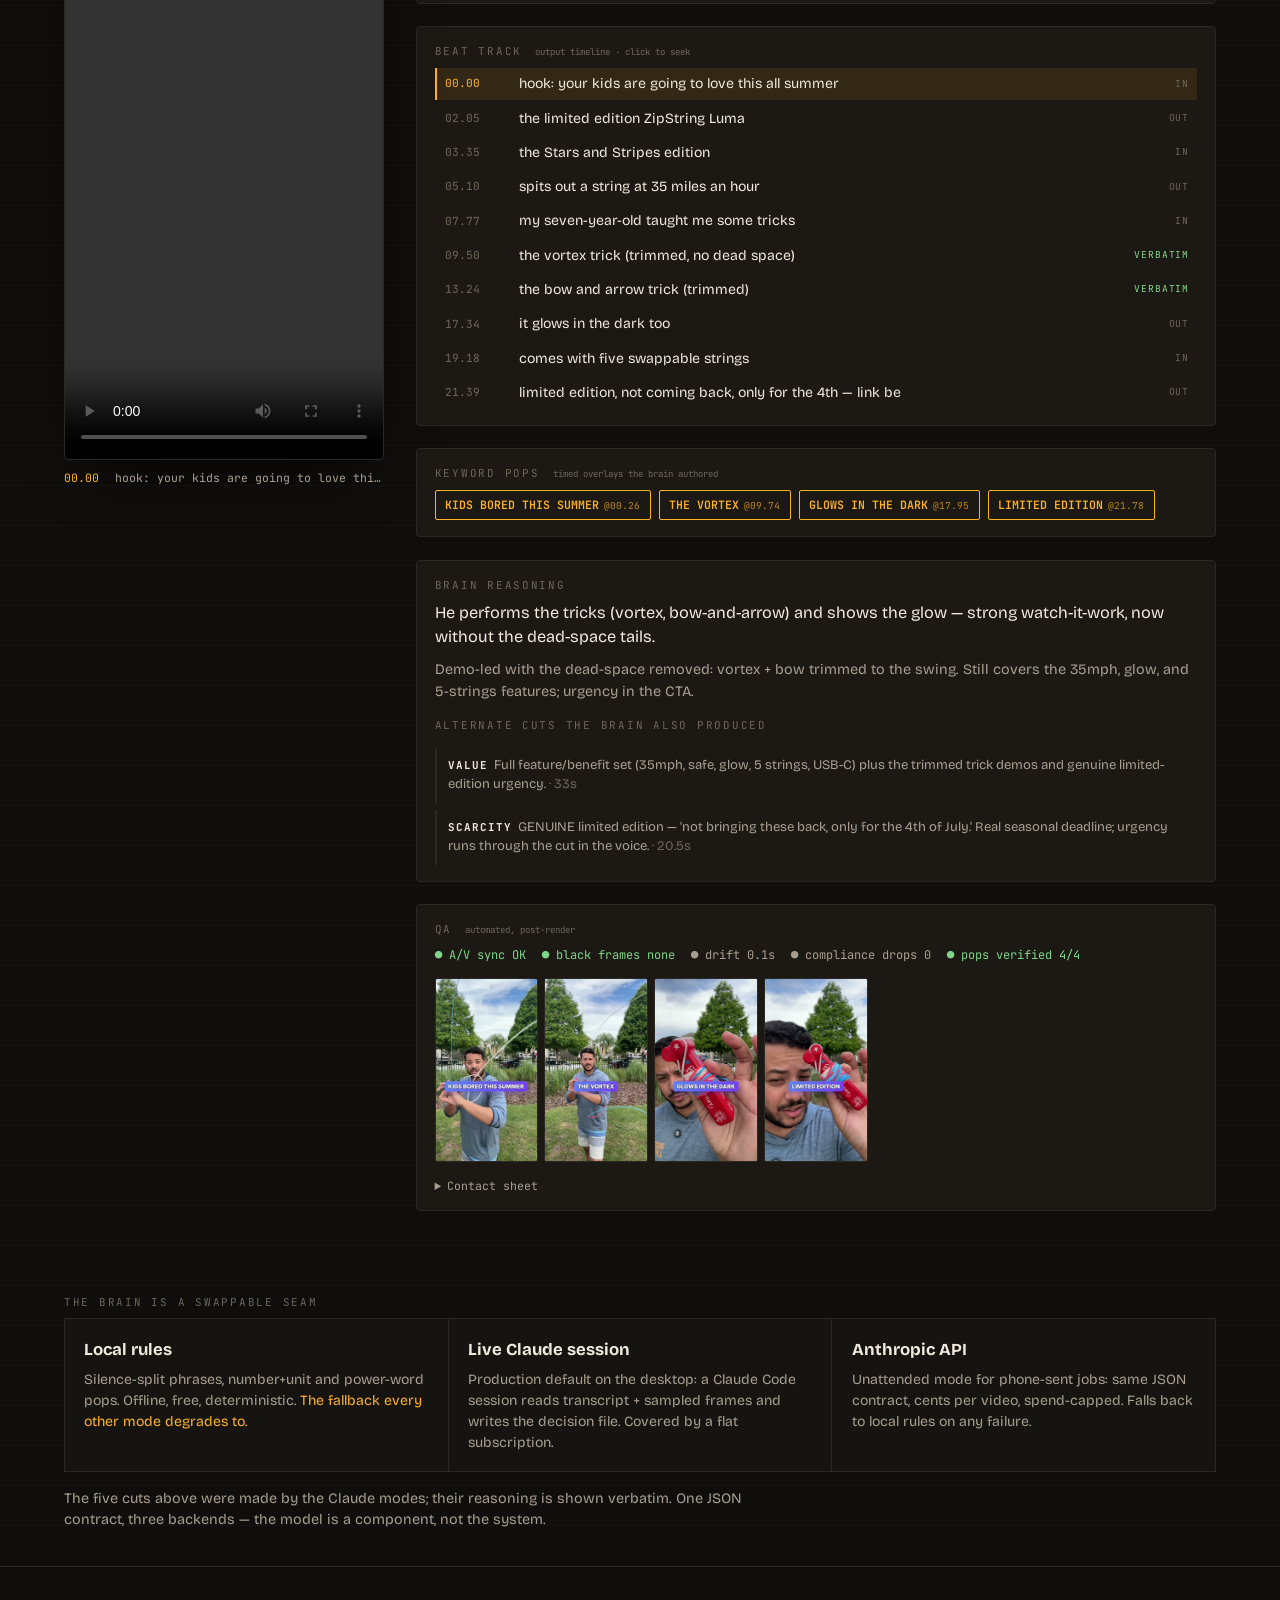
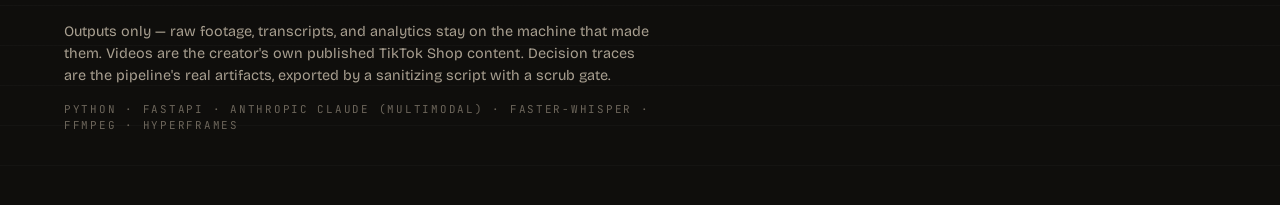
==== commit e1e245f8: "Rename the system to Smart Finds Studio and link its new case study address (Paperclip stays as the " ====
--- a/site/index.html
+++ b/site/index.html
@@ -13,9 +13,9 @@
 <body>
 
 <aside class="casebar">
-  <p><b>Part of Paperclip</b>, my AI content management system. This gallery is a snapshot of its editing pipeline from August 2026.</p>
+  <p><b>Part of Smart Finds Studio</b>, my AI content management system, built on the Paperclip agent platform. This gallery is a snapshot of its editing pipeline from August 2026.</p>
   <div class="casebar-links">
-    <a class="cb-primary" href="https://paperclip-case-study.vercel.app/">Read the Paperclip case study →</a>
+    <a class="cb-primary" href="https://smart-finds-studio.vercel.app/">Read the Smart Finds Studio case study →</a>
     <a href="https://erickvanderpool.vercel.app" target="_blank" rel="noopener">Media kit: real views &amp; sales ↗</a>
   </div>
 </aside>
